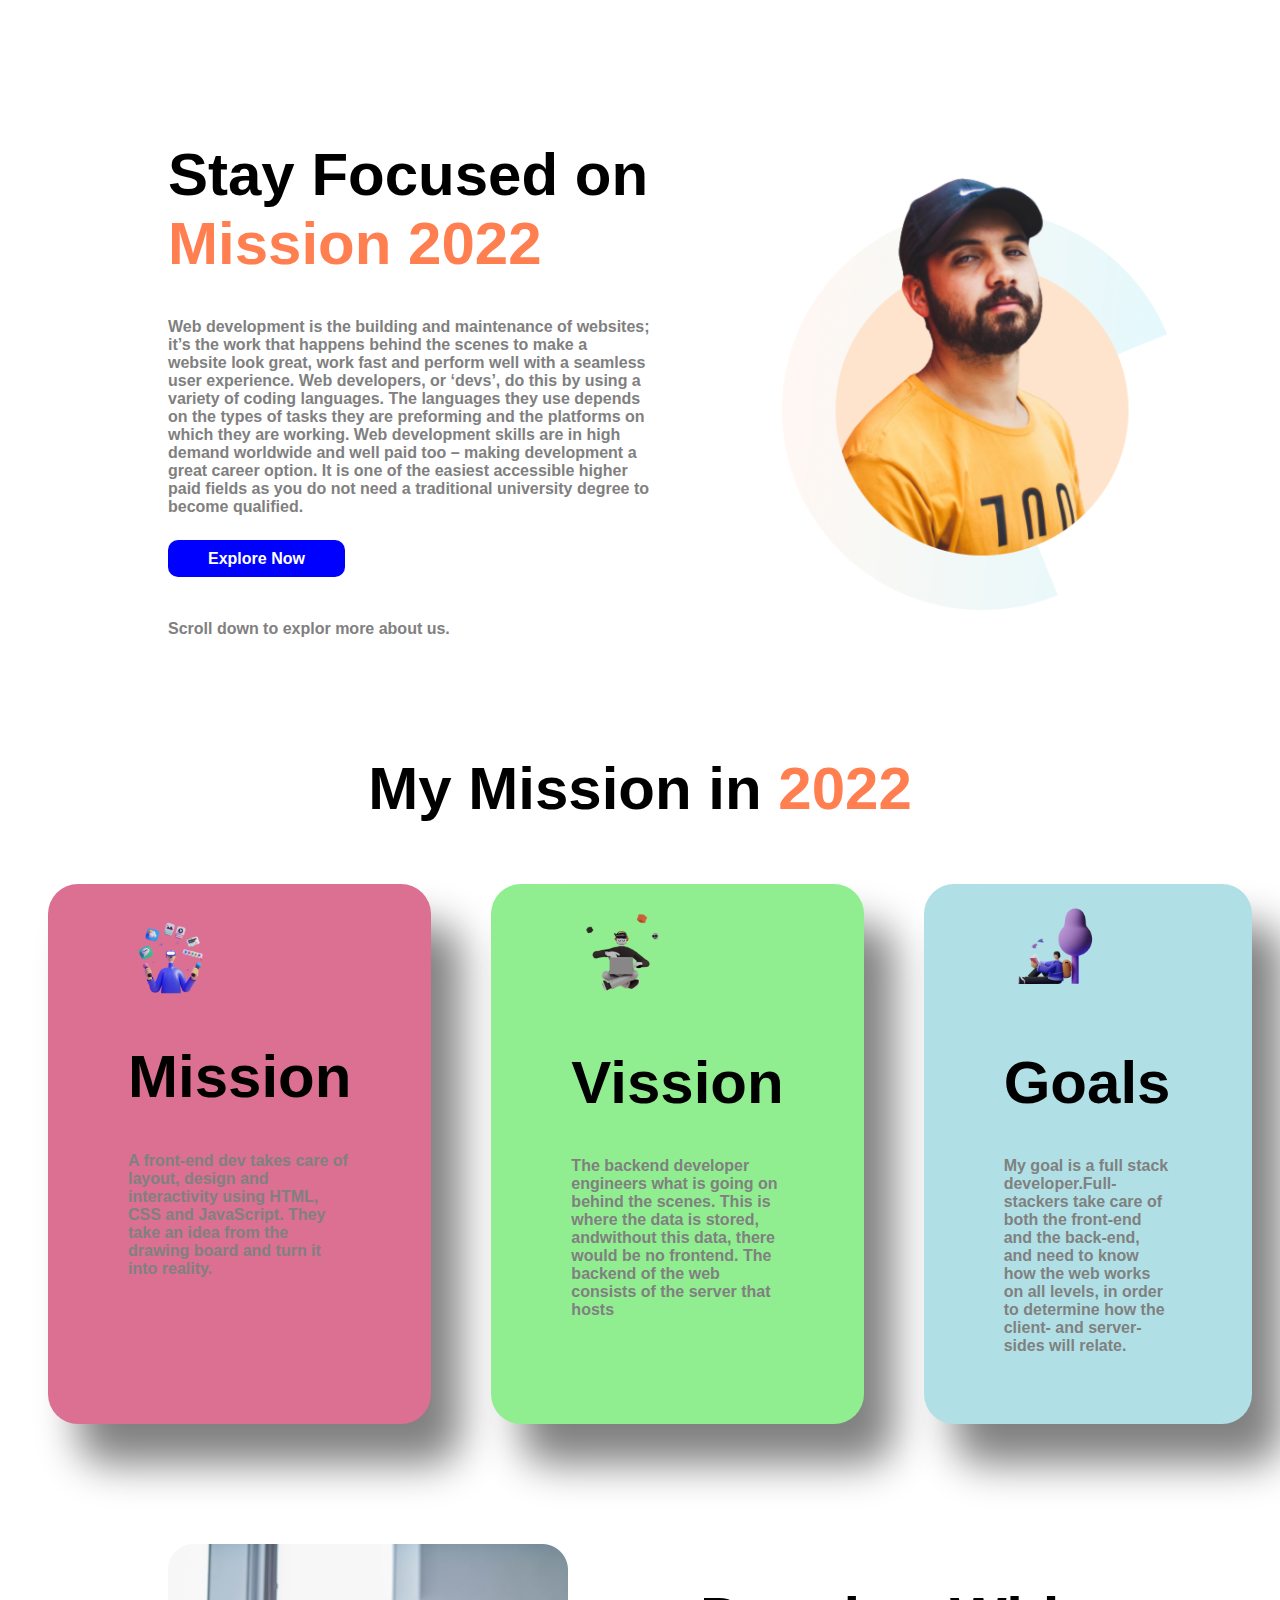
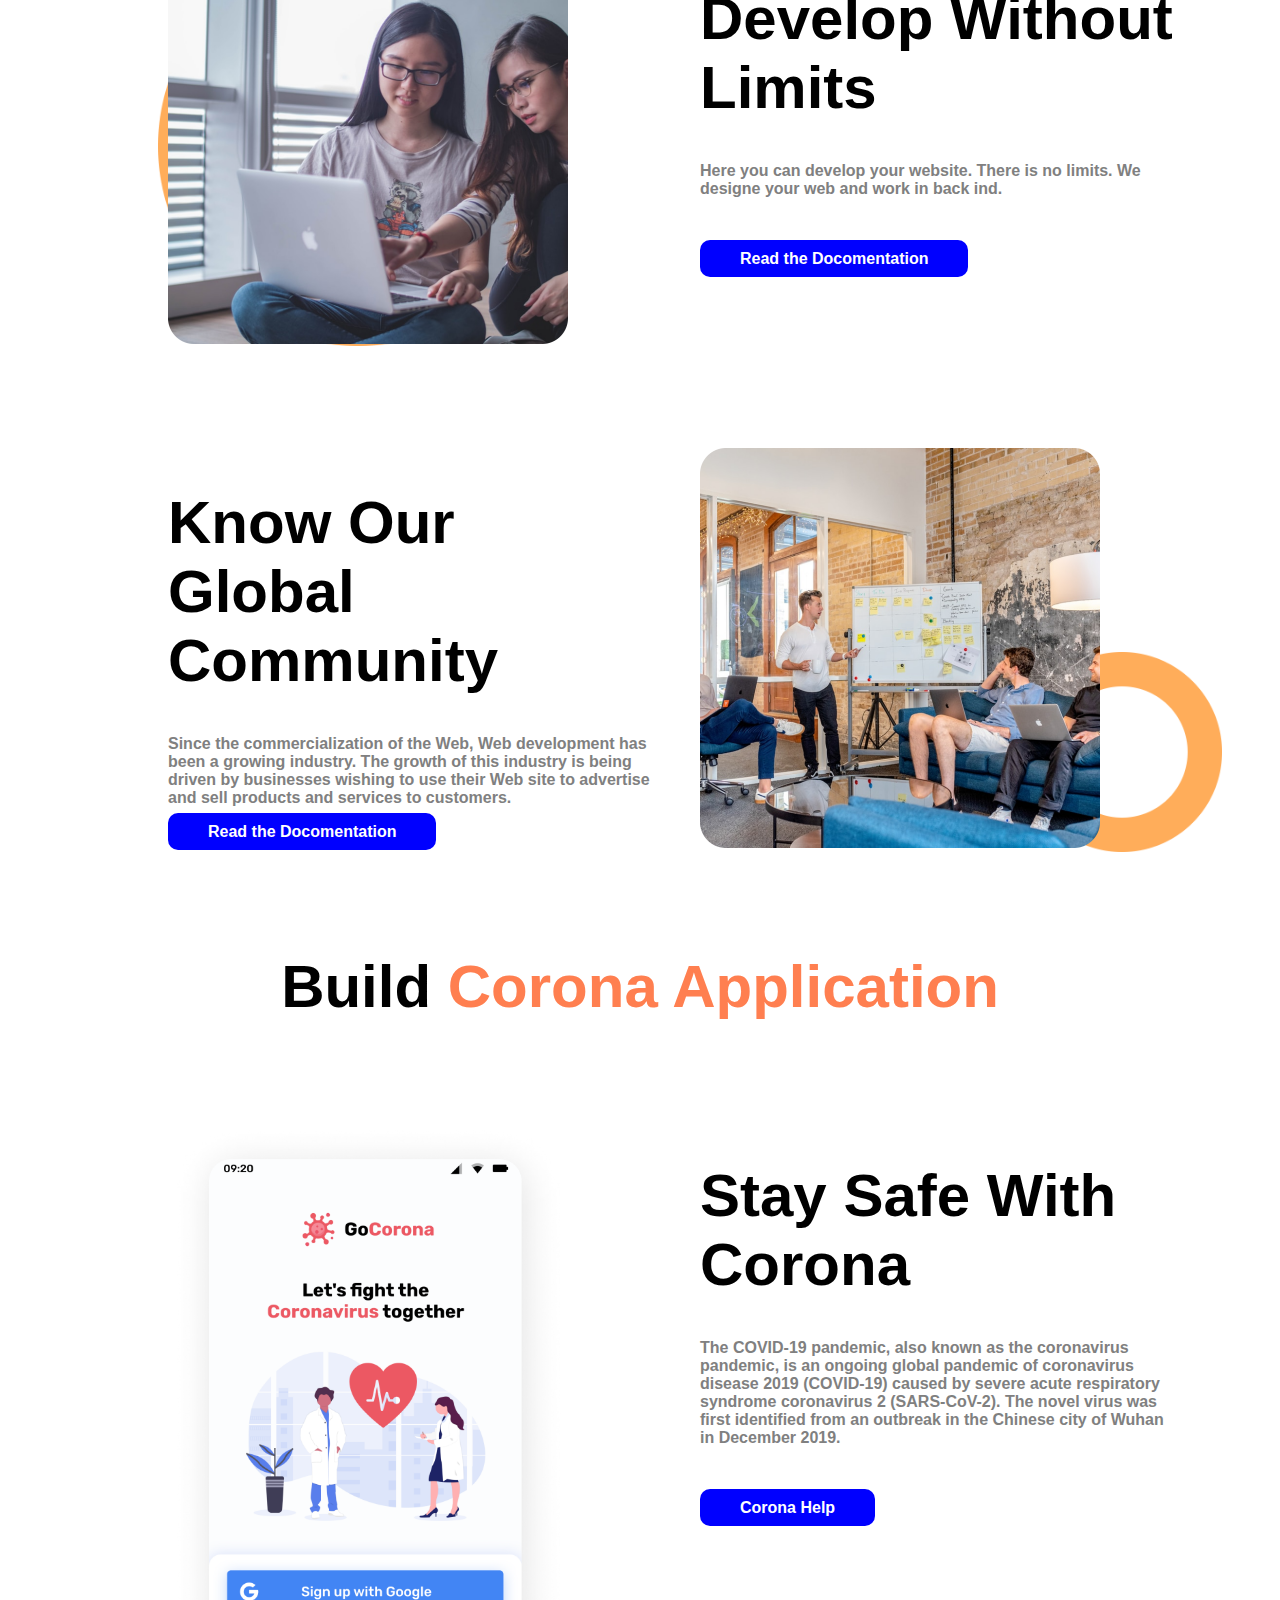
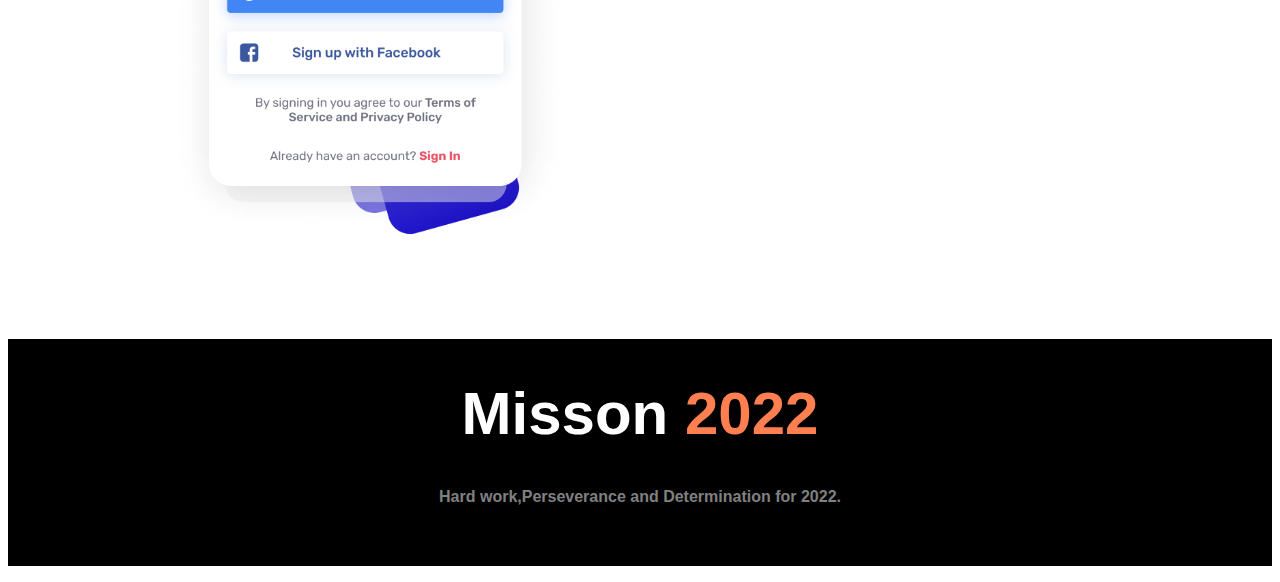
==== index.html @ 1beceee2 "in" ====
<!DOCTYPE html>
<html lang="en">

<head>
    <meta charset="UTF-8">
    <meta http-equiv="X-UA-Compatible" content="IE=edge">
    <meta name="viewport" content="width=device-width, initial-scale=1.0">
    <title>First Assignment</title>
    <link rel="stylesheet" href="First-assignment.css">
</head>

<body>
    <section class="top-part">

        <div class="half-width">
            <h1>Stay Focused on <span class="text-color">Mission 2022</span></h1>
            <p> Web development is the building and maintenance of websites; it’s the work that happens behind the
                scenes to
                make a website look great, work fast and perform well with a seamless user experience.

                Web developers, or ‘devs’, do this by using a variety of coding languages. The languages they use
                depends on the
                types of tasks they are preforming and the platforms on which they are working.

                Web development skills are in high demand worldwide and well paid too – making development a great
                career
                option. It is one of the easiest accessible higher paid fields as you do not need a traditional
                university
                degree to become qualified.</p> <br>
            <a class="link-button" href="https://web.facebook.com/shahriar.shawon69/" target="blank"> Explore Now</a>
            <br><br><br>


            <p> Scroll down to explor more about us.</p>
        </div>
        <div class="half-width">
            <img src="images/person/person-0.png" alt="" align="right">



        </div>


    </section>

    <h1 id="middel">
        My Mission in <span class="text-color">2022</span>

        <section class="half-width ">



    </h1>



    <div class="shadow">

        <div id="color1">

            <img src="images/illustrators/illustrator-1.png" alt="">
            <h1>Mission</h1>
            <p>
                A front-end dev takes care of layout, design and interactivity using HTML, CSS and JavaScript. They
                take
                an idea from the drawing board and turn it into reality.


            </p>



        </div>
        <div id="color2">
            <img src="images/illustrators/illustrator-2.png" alt="">
            <h1>Vission</h1>
            <p>The backend developer engineers what is going on behind the scenes. This is where the data is stored,
                andwithout this data, there would be no frontend. The backend of the web consists of the server that
                hosts

            </p>
        </div>
        <div id="color3">
            <img src="images/illustrators/illustrator-3.png" alt="">
            <h1> Goals</h1>
            <p> My goal is a full stack developer.Full-stackers take care of both the front-end and the back-end,
                and need to know how the web works on all levels, in order to determine how the client- and
                server-sides
                will relate.</p>




        </div>

    </div>




    </section>

    <section class="top-part">

        <div class="half-width  background">
            <img src="images/pictures/coding.png" alt="">


        </div>
        <div class="half-width">

            <h1>
                Develop Without Limits
            </h1>

            <p> Here you can develop your website. There is no limits. We designe your web and work in back ind.</p>
            <br> <br>
            <a class="link-button" href="https://fb.watch/amPreUqDFa/"> Read the Docomentation</a>
        </div>


    </section>



    <section class="top-part">
        <div class="half-width">
            <h1>
                Know Our Global Community
            </h1>
            <p>
                Since the commercialization of the Web, Web development has been a growing industry. The growth of this
                industry is being driven by businesses wishing to use their Web site to advertise and sell products and
                services to customers.
            </p>
            <a class="link-button" href="https://fb.watch/amPreUqDFa/"> Read the Docomentation</a>
        </div>
        <div class="half-width background2">
            <img src="images/pictures/project.png" alt="">
        </div>
    </section>
    <h1 id="middel"> Build <span class="text-color">Corona Application</span> </h1>
    <section class="top-part">
        <div class="half-width background3">
            <img src="images/pictures/app.png" alt="">

        </div>
        <div class="half-width">
            <h1>Stay Safe With Corona</h1>
            <p>
                The COVID-19 pandemic, also known as the coronavirus pandemic, is an ongoing global pandemic of
                coronavirus disease 2019 (COVID-19) caused by severe acute respiratory syndrome coronavirus 2
                (SARS-CoV-2). The novel virus was first identified from an outbreak in the Chinese city of Wuhan in
                December 2019.
            </p> <br><br>
            <a class="link-button"
                href="https://corona.gov.bd/?gclid=Cj0KCQiAw9qOBhC-ARIsAG-rdn4en4XZr5cOx19d_Q0D4R3UXV4SlqvOZ9JQq9AXzKAlRPfbPbu41zIaAui3EALw_wcB">
                Corona Help</a>
        </div>
    </section>
    <section class="footer">

        <h1 id="white">Misson <span class="text-color">2022</span></h1>
        <p id="bottom"> Hard work,Perseverance and Determination for 2022.</p>

    </section>







</body>

</html>
---- First-assignment.css ----
.text-color{
    color: coral;
}
body{
    font-family: 'Gill Sans', 'Gill Sans MT', Calibri, 'Trebuchet MS', sans-serif;

}
.link-button{
   text-decoration: none; background-color: blue; color: white;font-weight: 900;
   padding: 10px 40px;
   border-radius: 10px;
}
h1{
    font-size: 60px;
}
.half-width{
    width: 50%; padding-left: 10px; padding-right: 40px;
}
.half-width img{
    width: 400px;
}
.top-part{

    display: flex;
    
    padding-left: 100px;
    margin-bottom: 100px;
    margin-top: 100px;
    margin-right: 50px;
    border-radius: 30px;
    margin-left: 50px;}


    p{
        font-weight: 700; color: gray;

    }

.shadow{

    display: flex;
   
}






#color1{
    background-color: palevioletred; width: 1000px;  box-shadow:30px 40px 40px grey; height: 500px;
    padding-left: 80px; padding-right: 80px; padding-bottom: 20px; padding-top: 20px;  border-radius: 30px; margin-left: 40px; margin-right: 40px;

    margin-top: 20px; margin-bottom: 20px; margin-right: 20px;
}

#color2{
    background-color: lightgreen; width: 1000px;  box-shadow:30px 40px 40px grey; height: 500px;
    padding-left: 80px; padding-right: 80px; padding-bottom: 20px; padding-top: 20px;  border-radius: 30px; margin-left: 40px; margin-right: 40px;

    margin-top: 20px; margin-bottom: 20px; margin-right: 20px;
}

#color3{
    background-color: powderblue; width: 1000px;  box-shadow:30px 40px 40px grey; height: 500px;
    padding-left: 80px; padding-right: 80px; padding-bottom: 20px; padding-top: 20px;  border-radius: 30px; margin-left: 40px; margin-right: 40px;

    margin-top: 20px; margin-bottom: 20px; margin-right: 20px;
}

#color1 img{
    width: 100px;
}
#color2 img{
    width: 100px;}
    #color3 img{
        width: 100px;}
        #middel{
            text-align: center;
        }
        .background{
            background-image: url(images/shapes/shape-1.png );
            background-repeat: no-repeat; background-position:left center; background-size: 400px;
        }
       .text-edit{
           width: 20px;
       }
       .background2{
           background-image: url(images/shapes/shape-1.png );background-repeat: no-repeat; background-position:right bottom; background-size: 200px;
       }


.background3{
    background-image: url(images/shapes/shape-7.png);background-repeat: no-repeat; background-position:center bottom; background-size: 200px;
}

.footer{
    background-color: black; text-align: center;
}
#white{
    color:white;padding-top: 40px;
}
#bottom{
    padding-bottom: 60px;
}
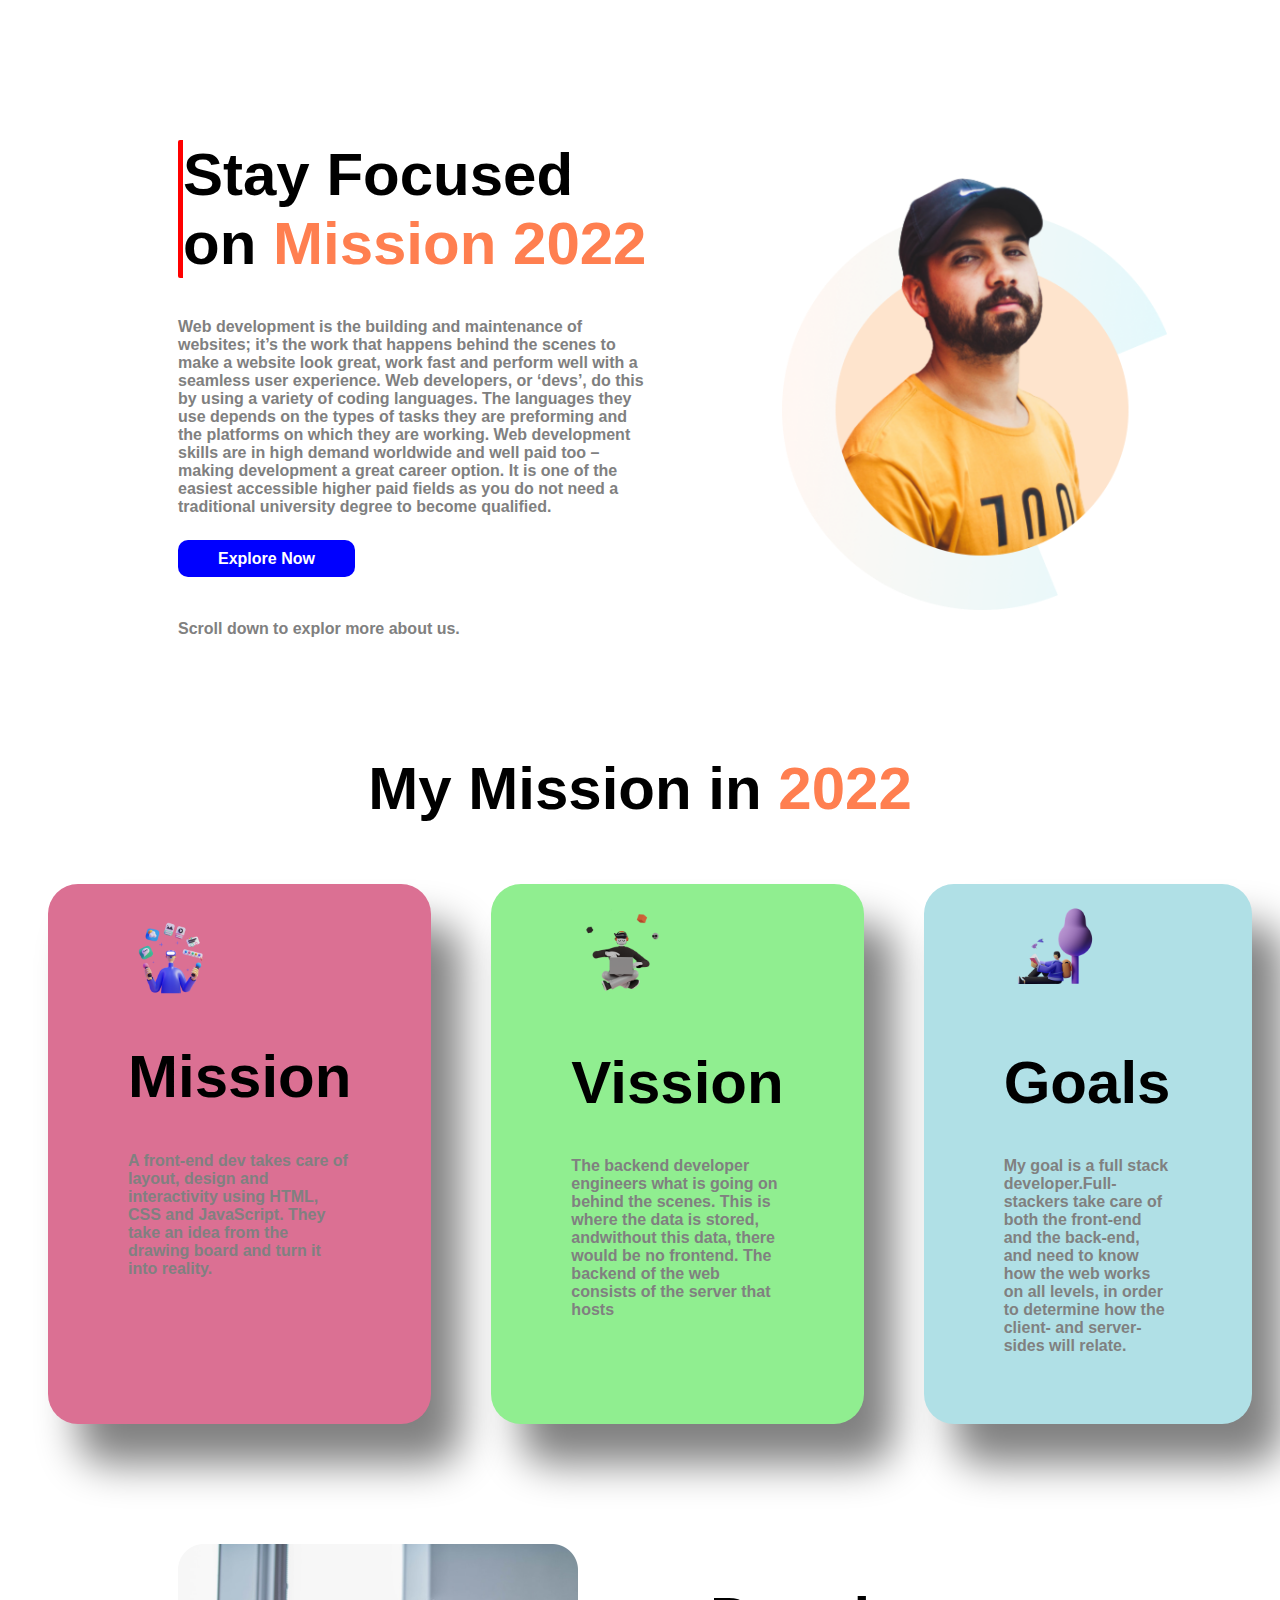
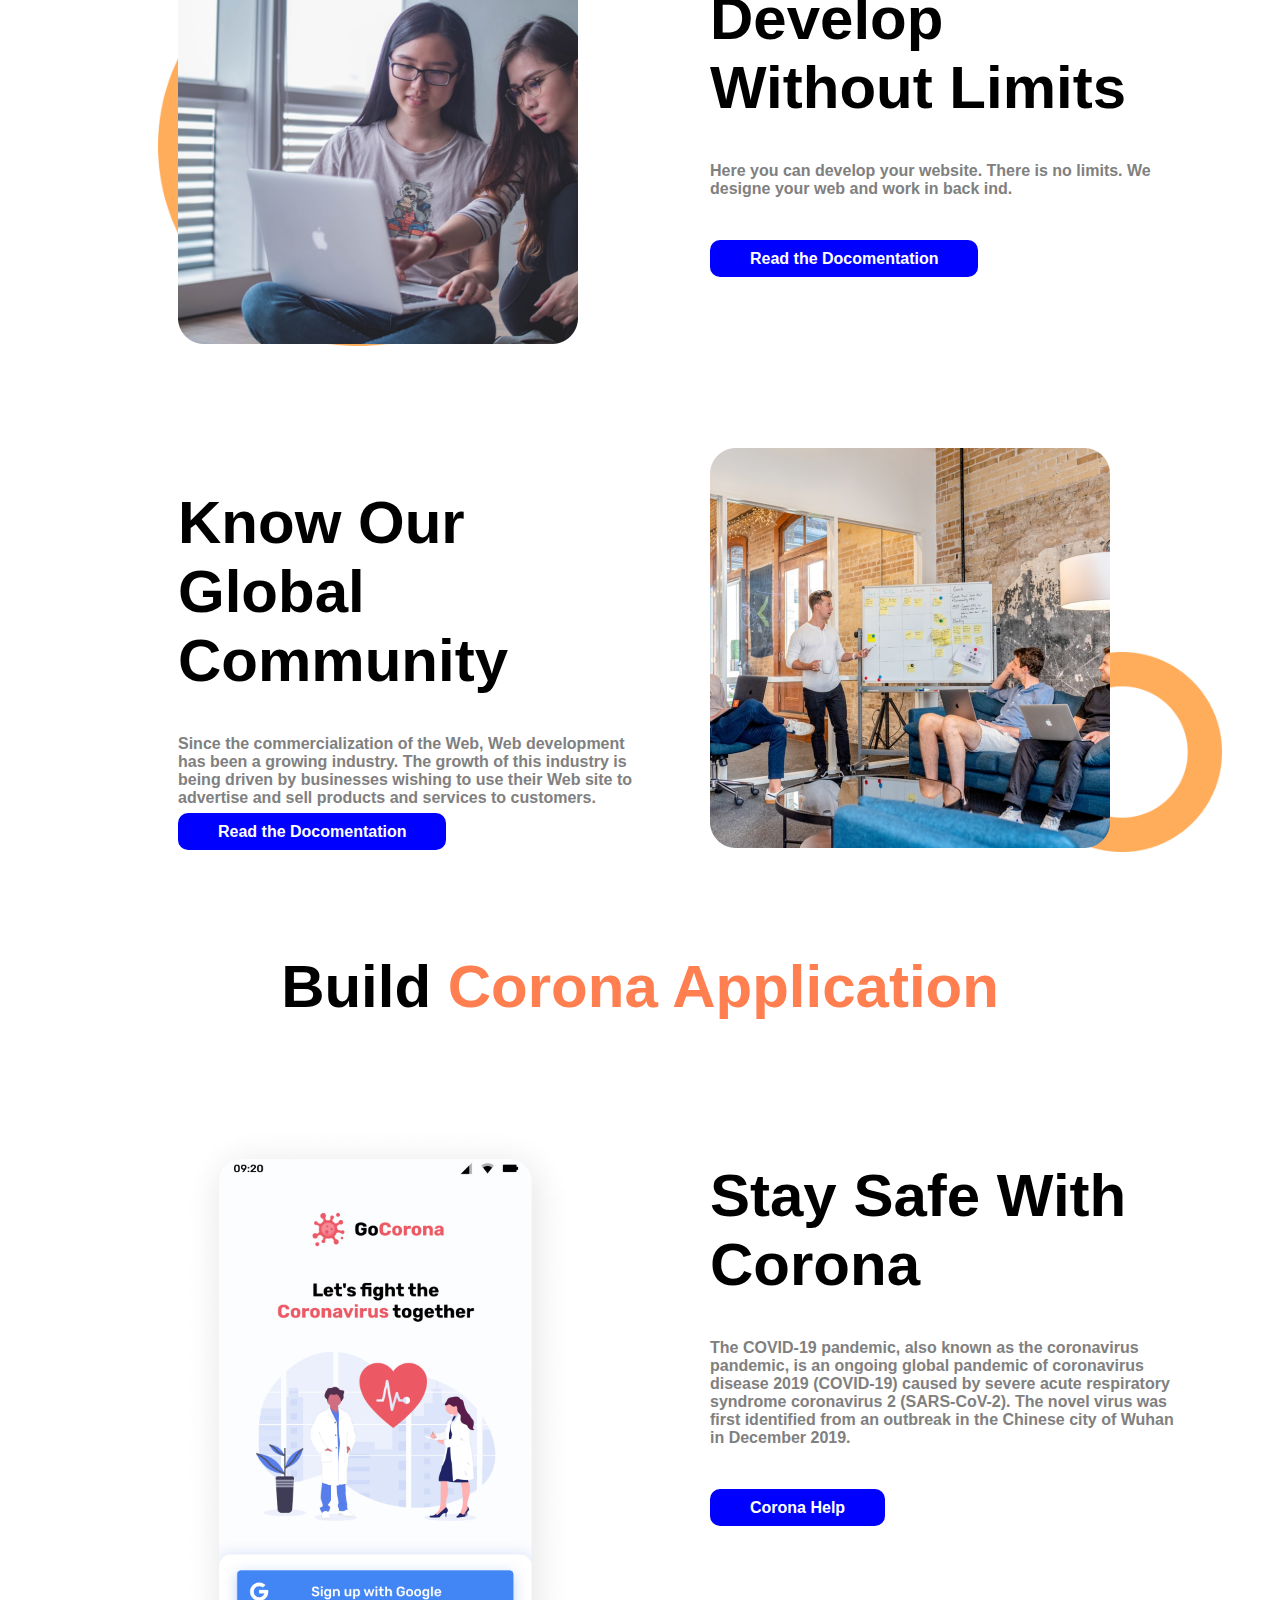
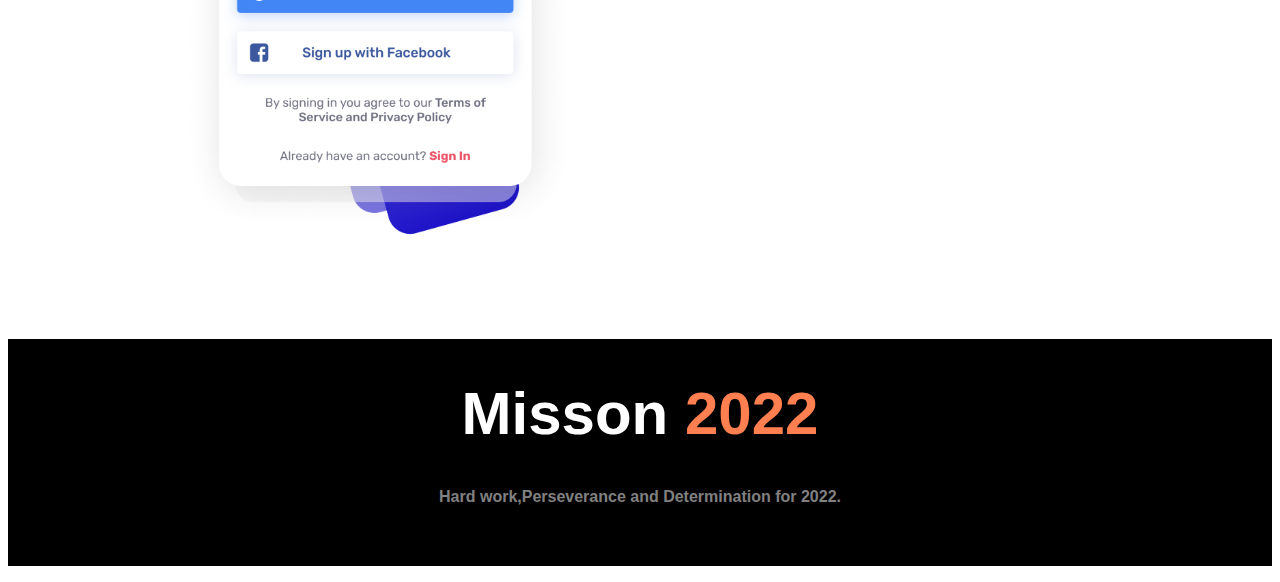
==== commit 3eb2dde2: "some change" ====
--- a/index.html
+++ b/index.html
@@ -12,8 +12,8 @@
 <body>
     <section class="top-part">
 
-        <div class="half-width">
-            <h1>Stay Focused on <span class="text-color">Mission 2022</span></h1>
+        <div class="half-width ">
+            <h1 class="hmm">Stay Focused on <span class="text-color">Mission 2022</span></h1>
             <p> Web development is the building and maintenance of websites; it’s the work that happens behind the
                 scenes to
                 make a website look great, work fast and perform well with a seamless user experience.
--- a/First-assignment.css
+++ b/First-assignment.css
@@ -11,10 +11,10 @@
    border-radius: 10px;
 }
 h1{
-    font-size: 60px;
+    font-size: 60px; 
 }
 .half-width{
-    width: 50%; padding-left: 10px; padding-right: 40px;
+    width: 50%; padding-left: 20px; padding-right: 40px;
 }
 .half-width img{
     width: 400px;
@@ -34,6 +34,9 @@
     p{
         font-weight: 700; color: gray;
 
+    }
+    .hmm{
+        border-left: 5px solid red;border-radius:2px;
     }
 
 .shadow{
